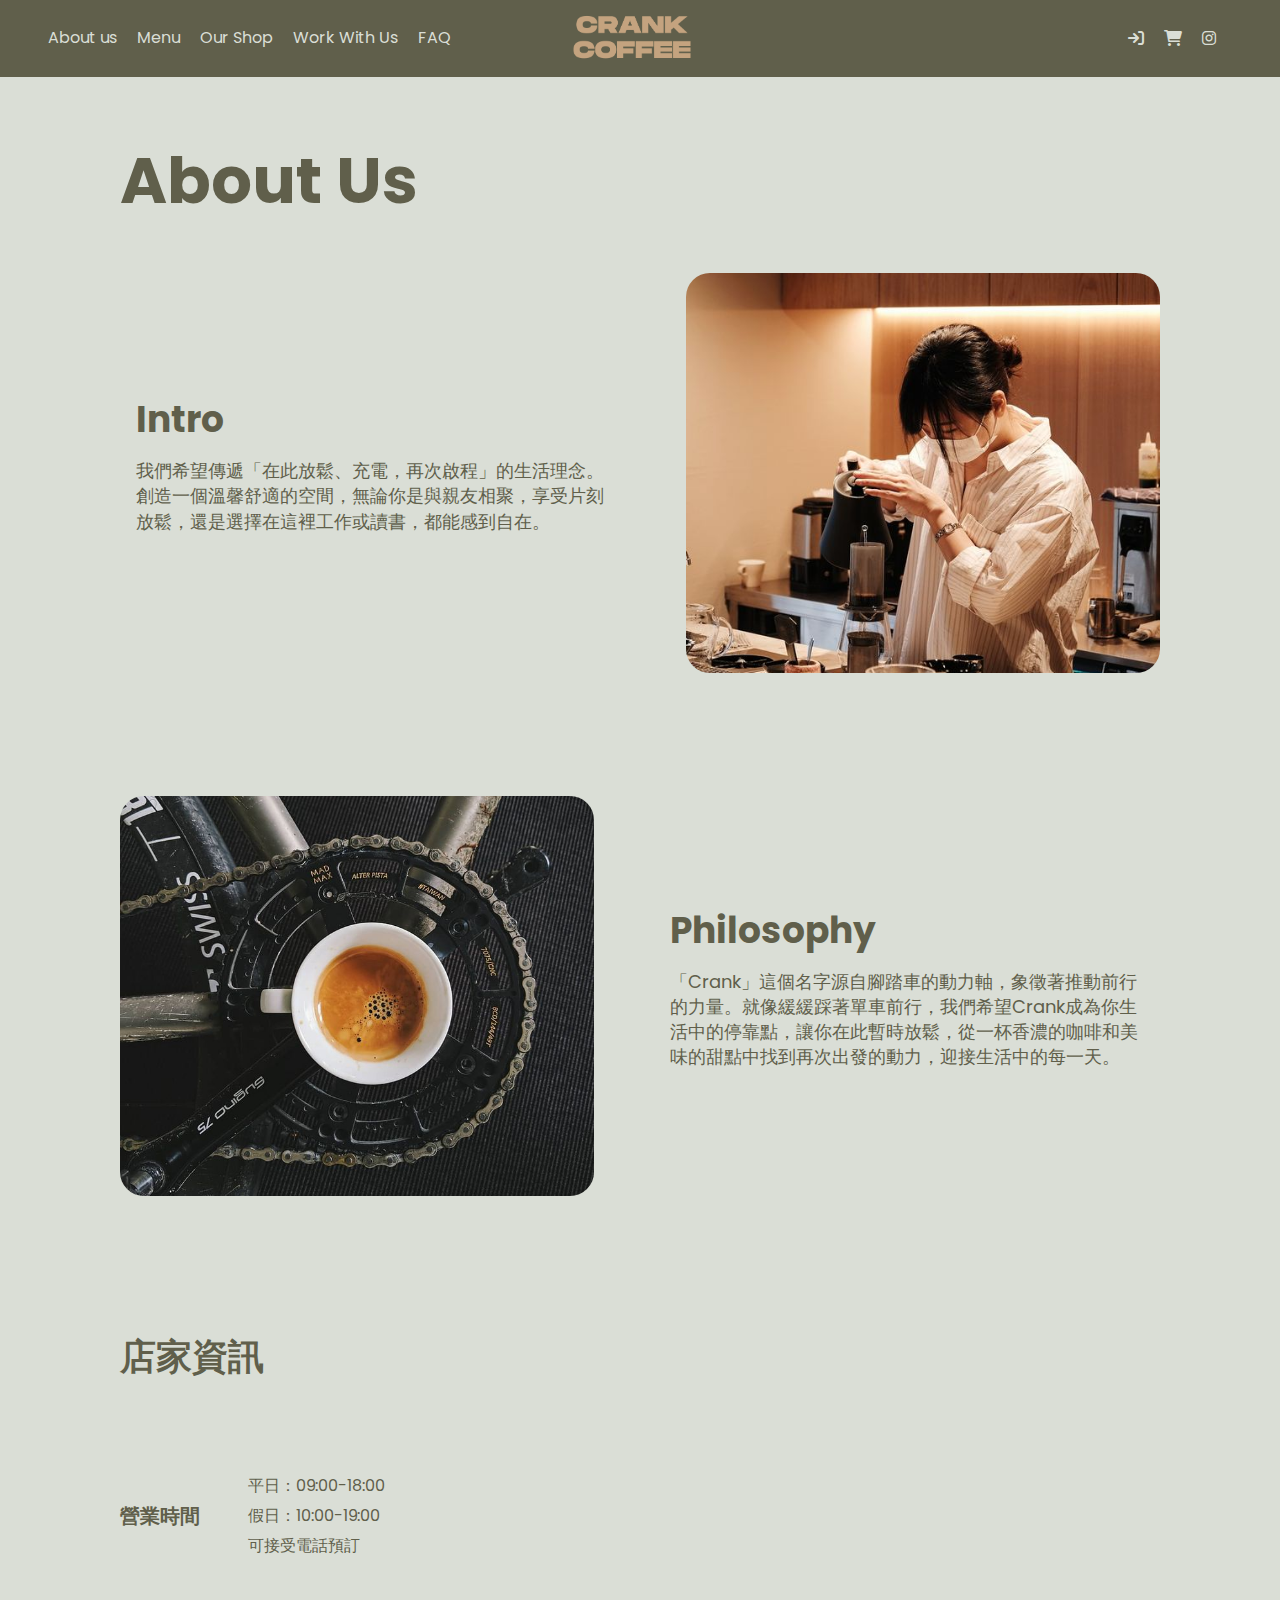
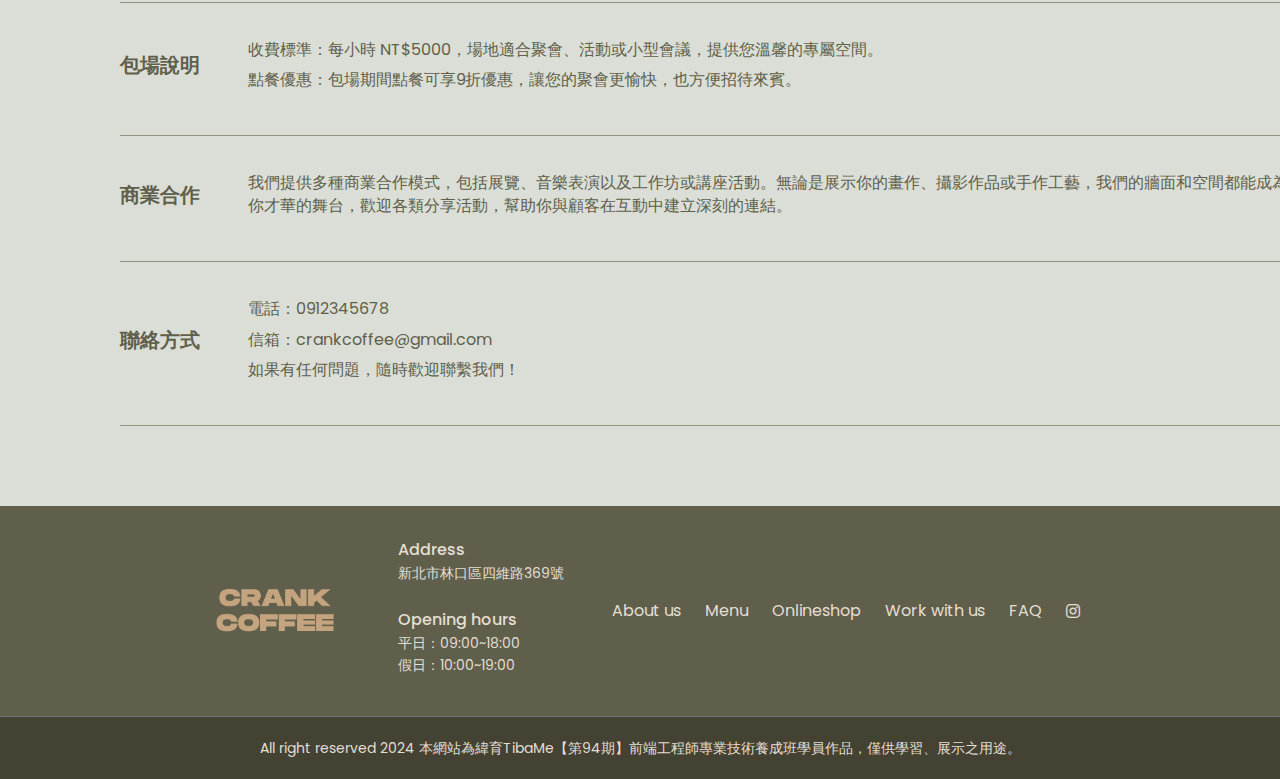
==== aboutus.html @ 978fe8ea "Crank Coffee1" ====
<!DOCTYPE html>
<html lang="en">
<head>
    <meta charset="UTF-8">
    <meta name="viewport" content="width=device-width, initial-scale=1.0">
    <link rel="stylesheet" href="css/aboutus.css">
    <link rel="stylesheet" href="css/rwd.css">

    <!-- owl.carousel -->
    <link rel="stylesheet" href="https://cdnjs.cloudflare.com/ajax/libs/OwlCarousel2/2.3.4/assets/owl.carousel.min.css">
    </link>
    <link rel="stylesheet" href="https://cdnjs.cloudflare.com/ajax/libs/OwlCarousel2/2.3.4/assets/owl.theme.default.min.css">
    </link>
    <script src="https://code.jquery.com/jquery-3.5.1.js"></script>
    <script src="https://cdnjs.cloudflare.com/ajax/libs/OwlCarousel2/2.3.4/owl.carousel.min.js"></script>


    <link href="https://cdnjs.cloudflare.com/ajax/libs/font-awesome/6.0.0-beta3/css/all.min.css" rel="stylesheet">
    <link rel="preconnect" href="https://fonts.googleapis.com">
    <link rel="preconnect" href="https://fonts.gstatic.com" crossorigin>
    <link href="https://fonts.googleapis.com/css2?family=Bebas+Neue&family=Playwrite+GB+S:ital,wght@0,100..400;1,100..400&family=Poppins:ital,wght@0,100;0,200;0,300;0,400;0,500;0,600;0,700;0,800;0,900;1,100;1,200;1,300;1,400;1,500;1,600;1,700;1,800;1,900&family=Roboto:ital,wght@0,100;0,300;0,400;0,500;0,700;0,900;1,100;1,300;1,400;1,500;1,700;1,900&family=Space+Grotesk:wght@300..700&family=Zen+Kaku+Gothic+New&display=swap" rel="stylesheet">
    <title>About us</title>
</head>
<body>
   
    <div class="Out">
        <!------------ Top Nav ---------->
            <header class="header">
                <!-- 左側圖標 -->
                <div class="header-left">
                    <a href="aboutus.html">About us</a>
                    <a href="menu.html">Menu</a>
                    <a href="onlineshop.html">Our Shop</a>
                    <a href="workwithus.html">Work With Us</a>
                    <a href="FAQ.html">FAQ</a>
                </div>
        
                <!-- 中間 LOGO 圖片 -->
                <div class="header-center">
                    <a href="mainpage.html">
                        <img src="img/mainlogo-nobg.png" alt="Crank Coffee" class="logo">
                    </a>
                </div>
        
                <!-- 右側圖標 -->
                <div class="header-right">
                    <a href="#" class="icons">
                        <i class="fa-solid fa-arrow-right-to-bracket"></i>
                    </a>
                    
                    <a href="cart.html" class="icons">
                    <i class="fa-solid fa-cart-shopping"></i>
                    </a>
                    
                    <a href="https://www.instagram.com/" class="icons">
                        <i class="fa-brands fa-instagram"></i>
                    </a>
                    
                </div>
            </header>

        <!------------ Carousel ---------->

        <div class="owl-carousel owl-theme">
            <div class="item">
              <img src="img/hero-img2.jpg" alt="">
            </div>
            <div class="item">
              <img src="img/hero-img1.jpg" alt="">
            </div>
            <div class="item">
              <img src="img/hero-img3.png" alt="">
            </div>
        </div>
        
        <!------------ Img + Text (Store intro) ---------->
        <h2 class="page-title">About Us</h2>
        <div class="section1">
            
            <div class="text-content">
                <h1>Intro</h1>
                <p>我們希望傳遞「在此放鬆、充電，再次啟程」的生活理念。創造一個溫馨舒適的空間，無論你是與親友相聚，享受片刻放鬆，還是選擇在這裡工作或讀書，都能感到自在。</p>
            </div>
            <div class="image-content">
            <img src="img/aboutus-1.jpg" alt="Coffee & Bike">
            </div>
        </div> 


        <!------------ Img + Text (Our Philosophy) ---------->
        <div class="section2">
            <div class="image-content">
            <img src="img/aboutus-2.jpg" alt="Barista">
            </div>
            <div class="text-content">
            <h1>Philosophy</h1>
            <p>「Crank」這個名字源自腳踏車的動力軸，象徵著推動前行的力量。就像緩緩踩著單車前行，我們希望Crank成為你生活中的停靠點，讓你在此暫時放鬆，從一杯香濃的咖啡和美味的甜點中找到再次出發的動力，迎接生活中的每一天。
            </p>
            </div>
        </div>

         <!-- ------------ Text list (Store info) ------------>

        <div class="store-info">
            <!-- 主標題 -->
            <h2 class="main-title">店家資訊</h2>
        
            <!-- 營業時間 -->
            <div class="section">
                <h1 class="section-title">營業時間</h1>
                <div class="text">
                    <p>平日：09:00-18:00</p>
                    <p>假日：10:00-19:00</p>
                    <p>可接受電話預訂</p>
                </div>
            </div>
         
        
            <!-- 包場說明 -->
            <div class="section">
                <h1 class="section-title">包場說明</h1>
                <div class="text">
                <p>收費標準：每小時 NT$5000，場地適合聚會、活動或小型會議，提供您溫馨的專屬空間。</p>
                <p>點餐優惠：包場期間點餐可享9折優惠，讓您的聚會更愉快，也方便招待來賓。</p>
                </div>
            </div>
        
            <!-- 商業合作 -->
            <div class="section">
                <h1 class="section-title">商業合作</h1>
                <div class="text">
                <p>我們提供多種商業合作模式，包括展覽、音樂表演以及工作坊或講座活動。無論是展示你的畫作、攝影作品或手作工藝，我們的牆面和空間都能成為展現你才華的舞台，歡迎各類分享活動，幫助你與顧客在互動中建立深刻的連結。</p>
                </div>
            </div>
        
            <!-- 聯絡方式 -->
            <div class="section">
                <h1 class="section-title">聯絡方式</h1>
                <div class="text">
                <p>電話：0912345678</p>
                <p>信箱：crankcoffee@gmail.com</p>
                <p>如果有任何問題，隨時歡迎聯繫我們！</p>
                </div>
            </div>
        </div>

        <!------------ Footer ---------->
        <div class="top">
            <div class="left-section">
                <a href="mainpage.html">
                    <img src="img/mainlogo-nobg.png" alt="Crank Coffee" class="logo">
                </a>
                
                <div class="middle-section">
                    <div class="address-block">
                    <h2>Address</h2>
                    <p>新北市林口區四維路369號</p>
                    </div>
                    <div class="hours-block">
                    <h2>Opening hours</h2>
                    <p>平日：09:00~18:00</p>
                    <p>假日：10:00~19:00</p>
                    </div>
                </div>
            </div>


            <!-- 右側導航與社群圖標 -->
            
            <ul class="right-section">
                <li><a href="aboutus.html">About us</a></li>
                <li><a href="menu.html">Menu</a></li>
                <li><a href="onlineshop.html">Onlineshop</a></li>
                <li><a href="workwithus.html">Work with us</a></li>
                <li><a href="FAQ.html">FAQ</a></li>
                <li><a href="https://www.instagram.com/">
                    <i class="fa-brands fa-instagram"></i>
                    </a>
                </li>
            </ul>
        </div>

        <!-- 底部 -->
            
        <div class="bottom">
            <p>All right reserved 2024 本網站為緯育TibaMe【第94期】前端工程師專業技術養成班學員作品，僅供學習、展示之用途。</p>  
        </div>
    </div>

    <script src="JS/aboutus.js"></script>
</body>
</html>
---- css/aboutus.css ----
@import url(reset.css);

/* carousel還沒做！！！！！！！ */
/* h1 h2寫顛倒 */

body{
    margin: 0 auto;
    background-color: #daded6;
    font-family: 'poppins';
    /* max-width: 1440px; */
}

/* ------------ Top Nav ---------- */

.header{
    padding: 0 48px;
    display: flex;
    flex-direction: row;
    justify-content: space-between;
    align-items: center;
    background-color: #605f4b;
    box-sizing: border-box;
    width: 100%;
    margin: 0 auto;
    
}
.header-left{
    flex: 1;
    flex-direction: row;
    justify-content: space-between;

}

.header a{
    color: #daded6; 
    font-size: 16px; 
    transition: color 0.3s ease;
    text-decoration: none;
    margin-right: 16px;

}

.header a:hover{
    color: #c4a37f;
    
}

.header-center img{
    width: 150px;
    height: auto;
    flex: 1;
    text-align: center;
}

.header-right{
    flex: 1;
    gap: 24px;
    text-align: right;
}

.icons {
    text-decoration: none; 
    color: inherit; 
    margin-right: 8px;

}
  
.icons:hover {
    color: #c4a37f;
}

/* ------------ Carousel ---------- */

.owl-theme{
    margin-bottom: 80px;
}
.owl-theme .item {
    height: 600px;
    object-fit: cover;
    
    
}
  
  .owl-carousel .item h4 {
    color: #fff;
    font-weight: 400;
    font-size: 1.4375rem;
    margin-top: 0rem;
  }
/* ------------ Img + Text (Store intro) ---------- */
.page-title{
    font-size: 64px;
    font-weight: bold;
    color: #605f4b;
    margin-top: 72px;
    margin-left: 120px;
    
}
.section1{
    display: flex;
    align-items: center;
    justify-content: space-between;
    padding: 60px 120px;
    max-width: 100%; 
    margin: 0 auto;
    gap: 60px;
   
    
}
  
.text-content{
    flex: 1;
    padding: 16px;

}
.text-content h1{
    font-size: 36px;
    font-weight: bold;
    margin-bottom: 20px;
    color: #605f4b; 
}
   
.text-content p{
    font-size: 18px;
    color: #605f4b;
    margin-bottom: 12px;
    line-height: 1.4;
}
  
.image-content {
    flex: 1;
    text-align: center;
}
  
.image-content img {
    max-width: 600px;
    object-fit: cover;
    width: 100%;
    height: 400px;
    border-radius: 24px;
}
/* ------------ Img + Text (Our Philosophy) ---------- */

.section2{
    display: flex;
    align-items: center;
    justify-content: space-between;
    padding: 60px 120px;
    max-width: 100%; 
    margin: 0 auto;
    gap:60px
}

.section2 p{
    font-size: 18px;
    color: #605f4b;
    line-height: 1.4;
}

.section2 img{
    max-width: 600px;
    object-fit: cover;
    width: 100%;
    height: 400px;
    border-radius: 24px;
}
/* ------------ Text list (Store info) ---------- */

.store-info {

    width: 1440px;
    padding: 80px 120px;
    margin: 0 auto;
    box-sizing: border-box;
  
}

.store-info h2 {
    font-size: 36px;
    font-weight: 600;
    color: #605f4b;
    margin-bottom: 64px;

    
}

.section {
    padding: 36px 0;
    border-bottom: 1px solid #939580;
    display: flex;
    justify-content: left;
    flex-direction: row;
    align-items: center;

}

.text {
    
    display: flex;
    flex-direction: column;
    justify-content: center;
    align-items: flex-start;
    flex: 1 0 0;

}

.section h1 {
    font-size: 20px;
    font-weight: 600;
    color: #605f4b;
    margin-bottom: 8px;
    margin-right: 48px;
}

.section p{
    font-size: 16px;
    color: #605f4b;
    line-height: 1.4;
    margin-bottom: 8px;
}

/* ------------ Footer ---------- */

.top{
    background-color: #605f4b;
    display: flex;
    justify-content: center;
    align-items: center;
    padding: 36px 80px;
    color:#e4ded2;
    gap: 48px;
    border-bottom: 1px solid #727272;
    
}

.top .left-section{
    display: flex;
    align-items: center;
    gap: 48px;

}

.top img{
    width: 150px;
    height: auto;
    flex: 1;
   
}

.top .middle-section{
    display: flex;
    flex-direction: column;
    
}

.middle-section h2{
    margin-bottom: 8px;
    font-weight: 500;
    font-size: 16px;
}

.middle-section p{
    margin-bottom: 8px;
    font-size: 14px;
}

.address-block{
    margin-bottom: 24px;
}

ul{
    display: flex;
    justify-content: space-between;
    align-items: center;
    gap: 24px;
}



ul a{
    text-decoration: none;
    color:#e4ded2;
    transition: color 0.3s ease;

}

ul a:hover{
    color:#c4a37f;

}

.bottom{
    text-align: center;
    padding: 16px 0;
    background-color: #434233;
}

.bottom p{
    font-size: 14px;
    color: #e4ded2;
    padding: 8px 0;
}
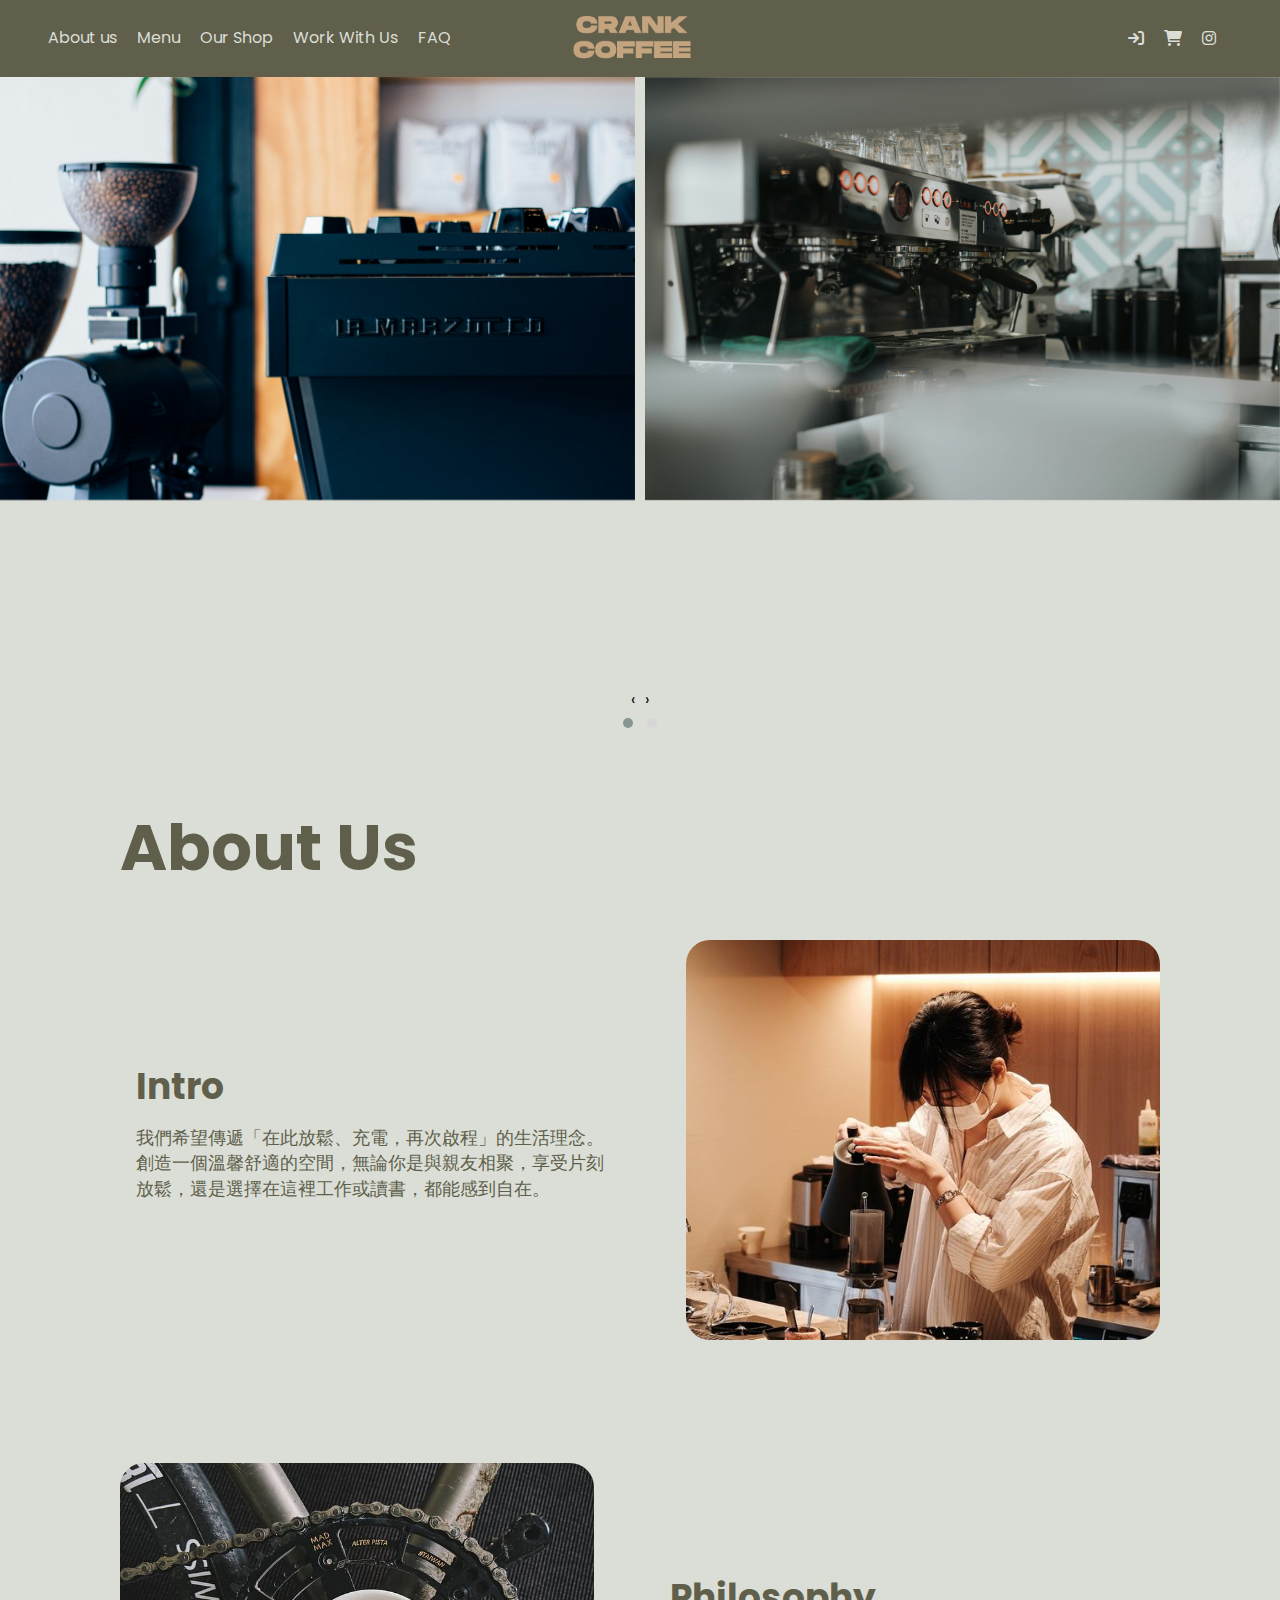
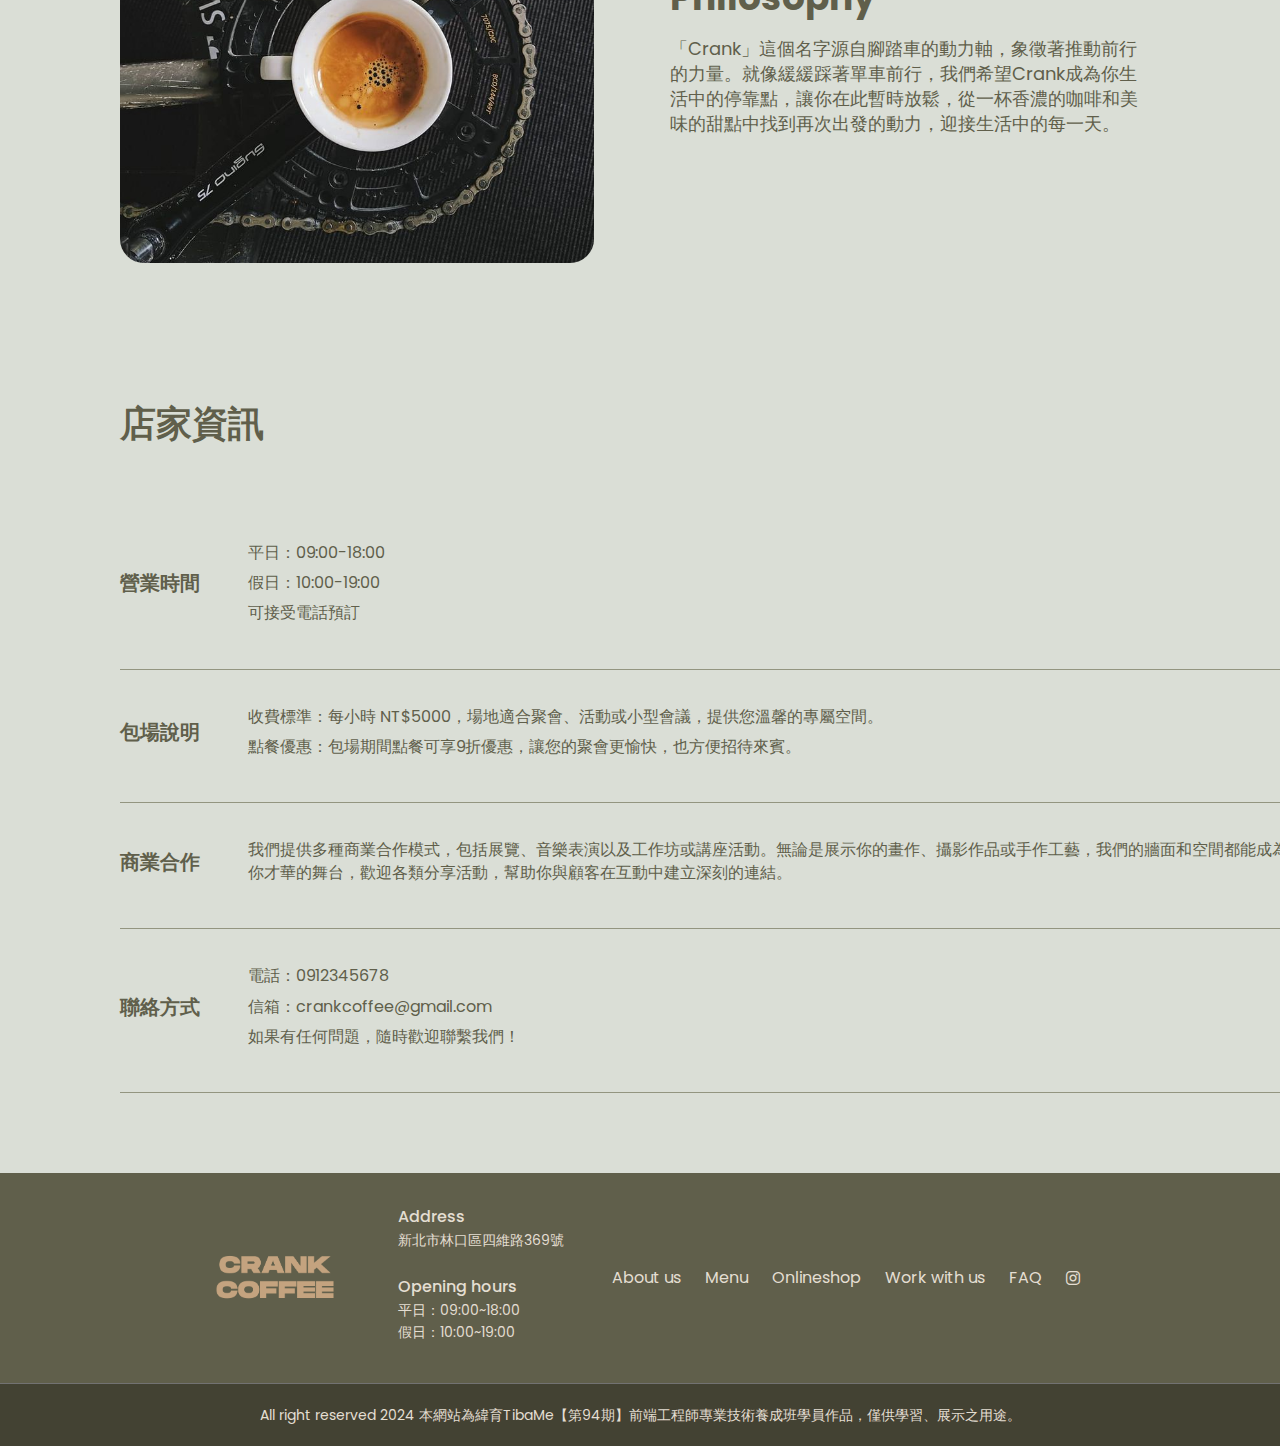
==== commit f4736631: "Final Version" ====
--- a/aboutus.html
+++ b/aboutus.html
@@ -187,6 +187,6 @@
         </div>
     </div>
 
-    <script src="JS/aboutus.js"></script>
+    <script src="js/aboutus.js"></script>
 </body>
 </html>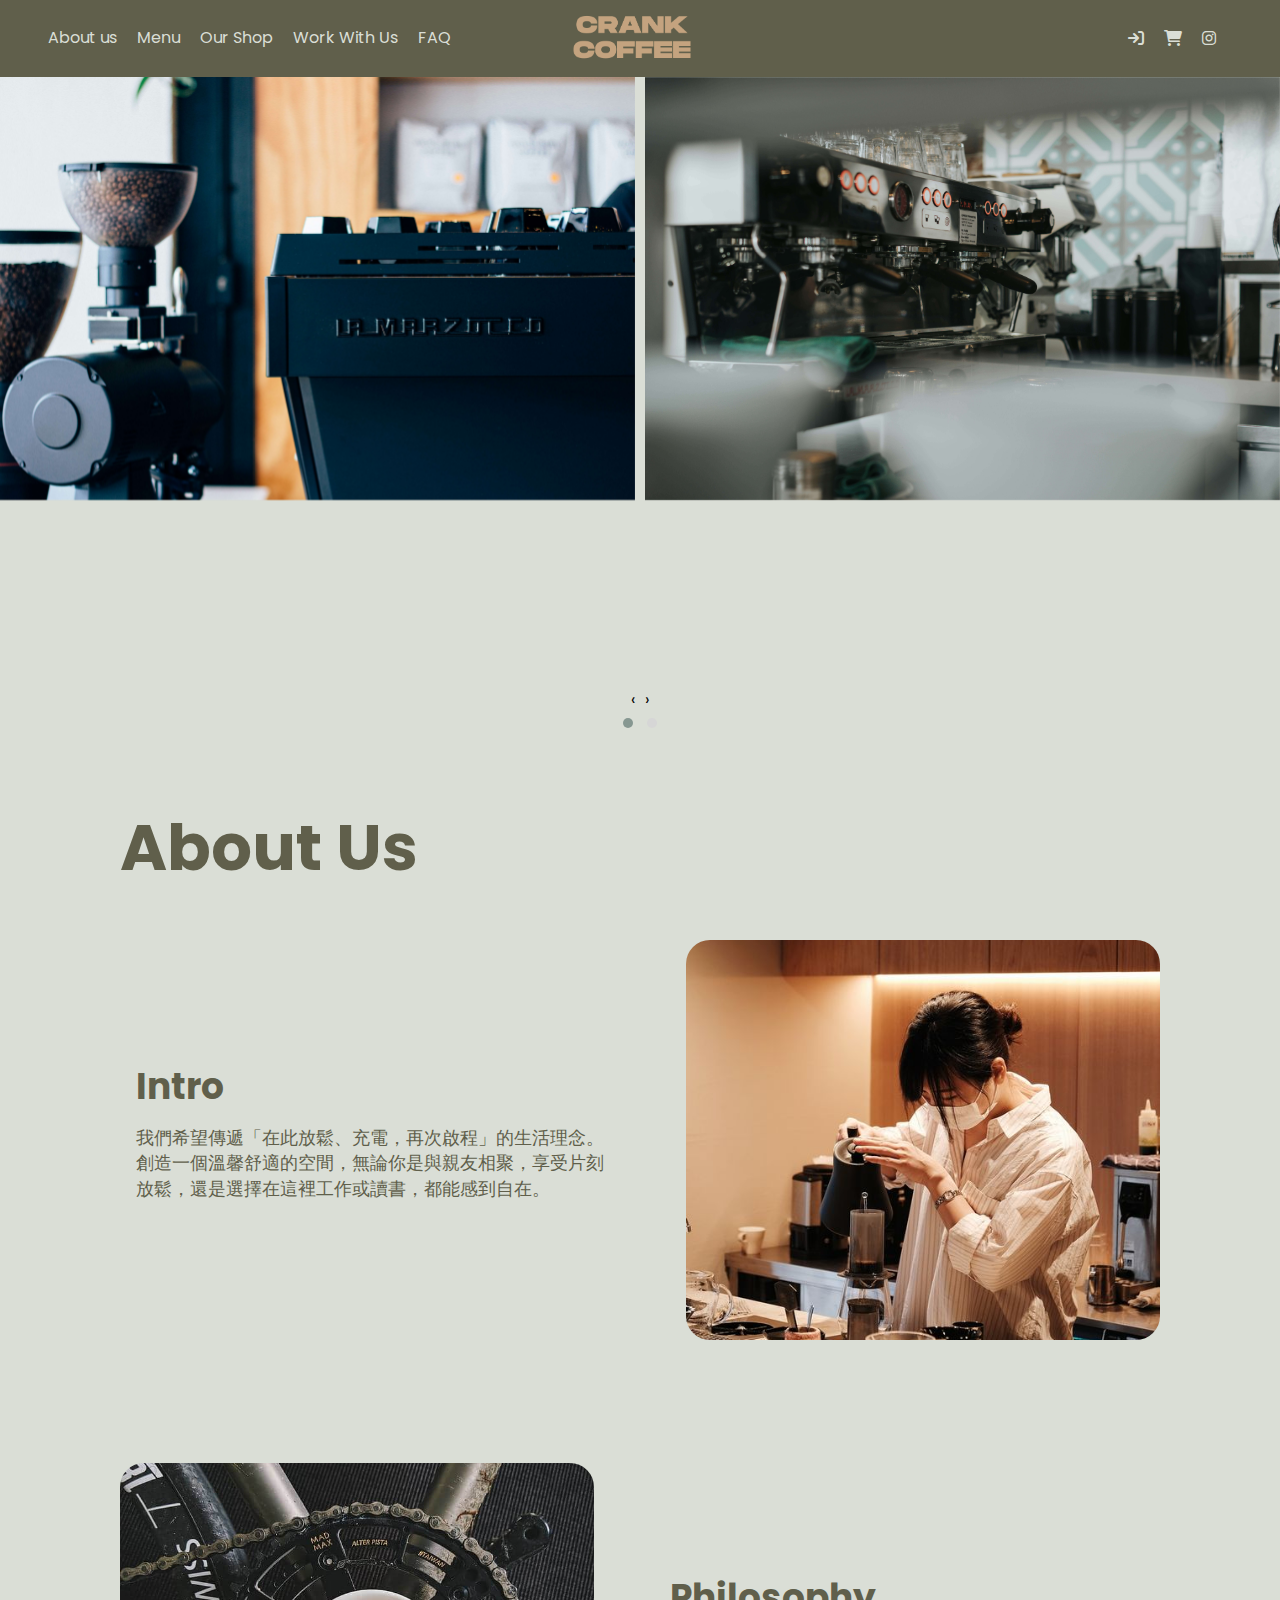
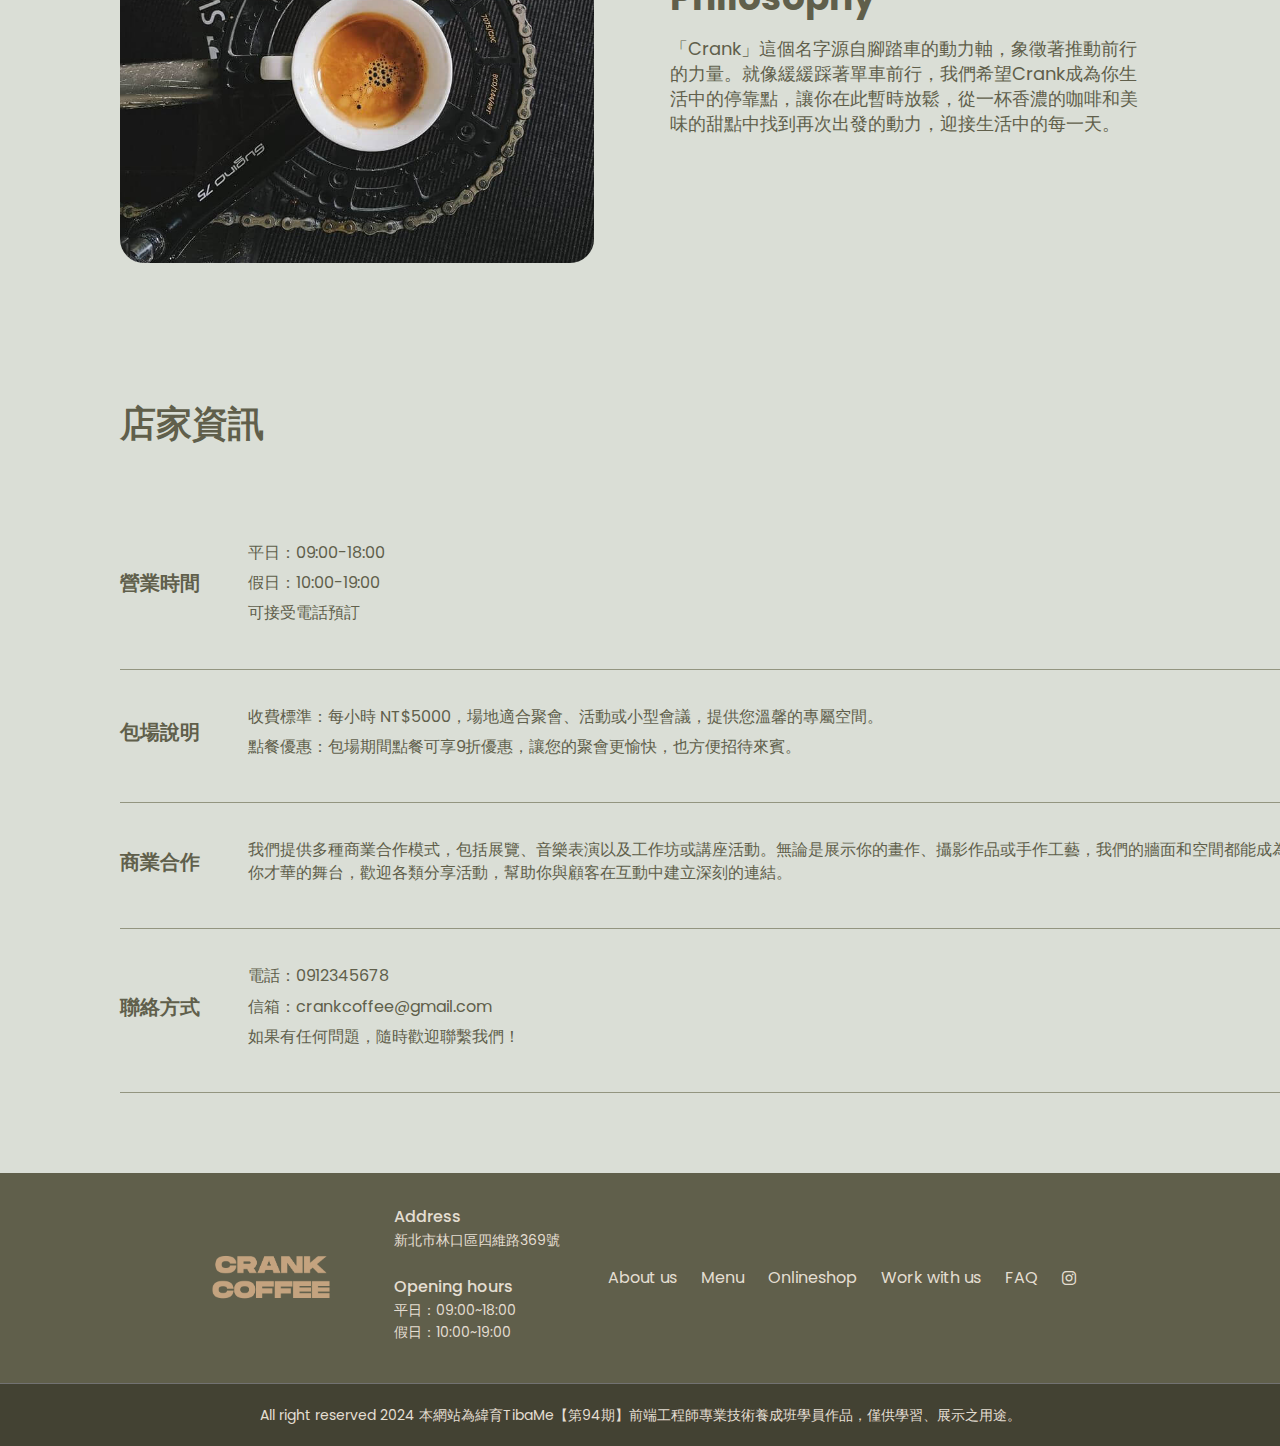
==== commit 817e5965: "productschange" ====
--- a/aboutus.html
+++ b/aboutus.html
@@ -32,12 +32,12 @@
                     <a href="menu.html">Menu</a>
                     <a href="onlineshop.html">Our Shop</a>
                     <a href="workwithus.html">Work With Us</a>
-                    <a href="FAQ.html">FAQ</a>
+                    <a href="faq.html">FAQ</a>
                 </div>
         
                 <!-- 中間 LOGO 圖片 -->
                 <div class="header-center">
-                    <a href="mainpage.html">
+                    <a href="index.html">
                         <img src="img/mainlogo-nobg.png" alt="Crank Coffee" class="logo">
                     </a>
                 </div>
@@ -52,7 +52,7 @@
                     <i class="fa-solid fa-cart-shopping"></i>
                     </a>
                     
-                    <a href="https://www.instagram.com/" class="icons">
+                    <a href="https://www.instagram.com/" class="icons" target="_blank" rel="noopener noreferrer">
                         <i class="fa-brands fa-instagram"></i>
                     </a>
                     
@@ -147,7 +147,7 @@
         <!------------ Footer ---------->
         <div class="top">
             <div class="left-section">
-                <a href="mainpage.html">
+                <a href="index.html">
                     <img src="img/mainlogo-nobg.png" alt="Crank Coffee" class="logo">
                 </a>
                 
@@ -172,8 +172,8 @@
                 <li><a href="menu.html">Menu</a></li>
                 <li><a href="onlineshop.html">Onlineshop</a></li>
                 <li><a href="workwithus.html">Work with us</a></li>
-                <li><a href="FAQ.html">FAQ</a></li>
-                <li><a href="https://www.instagram.com/">
+                <li><a href="faq.html">FAQ</a></li>
+                <li><a href="https://www.instagram.com/" class="icons" target="_blank" rel="noopener noreferrer">
                     <i class="fa-brands fa-instagram"></i>
                     </a>
                 </li>
--- a/css/aboutus.css
+++ b/css/aboutus.css
@@ -6,7 +6,7 @@
 body{
     margin: 0 auto;
     background-color: #daded6;
-    font-family: 'poppins';
+    font-family: 'poppins','GenSenRounded2 TW', 'Noto Sans TC';
     /* max-width: 1440px; */
 }
 
@@ -77,7 +77,6 @@
 .owl-theme .item {
     height: 600px;
     object-fit: cover;
-    
     
 }
   
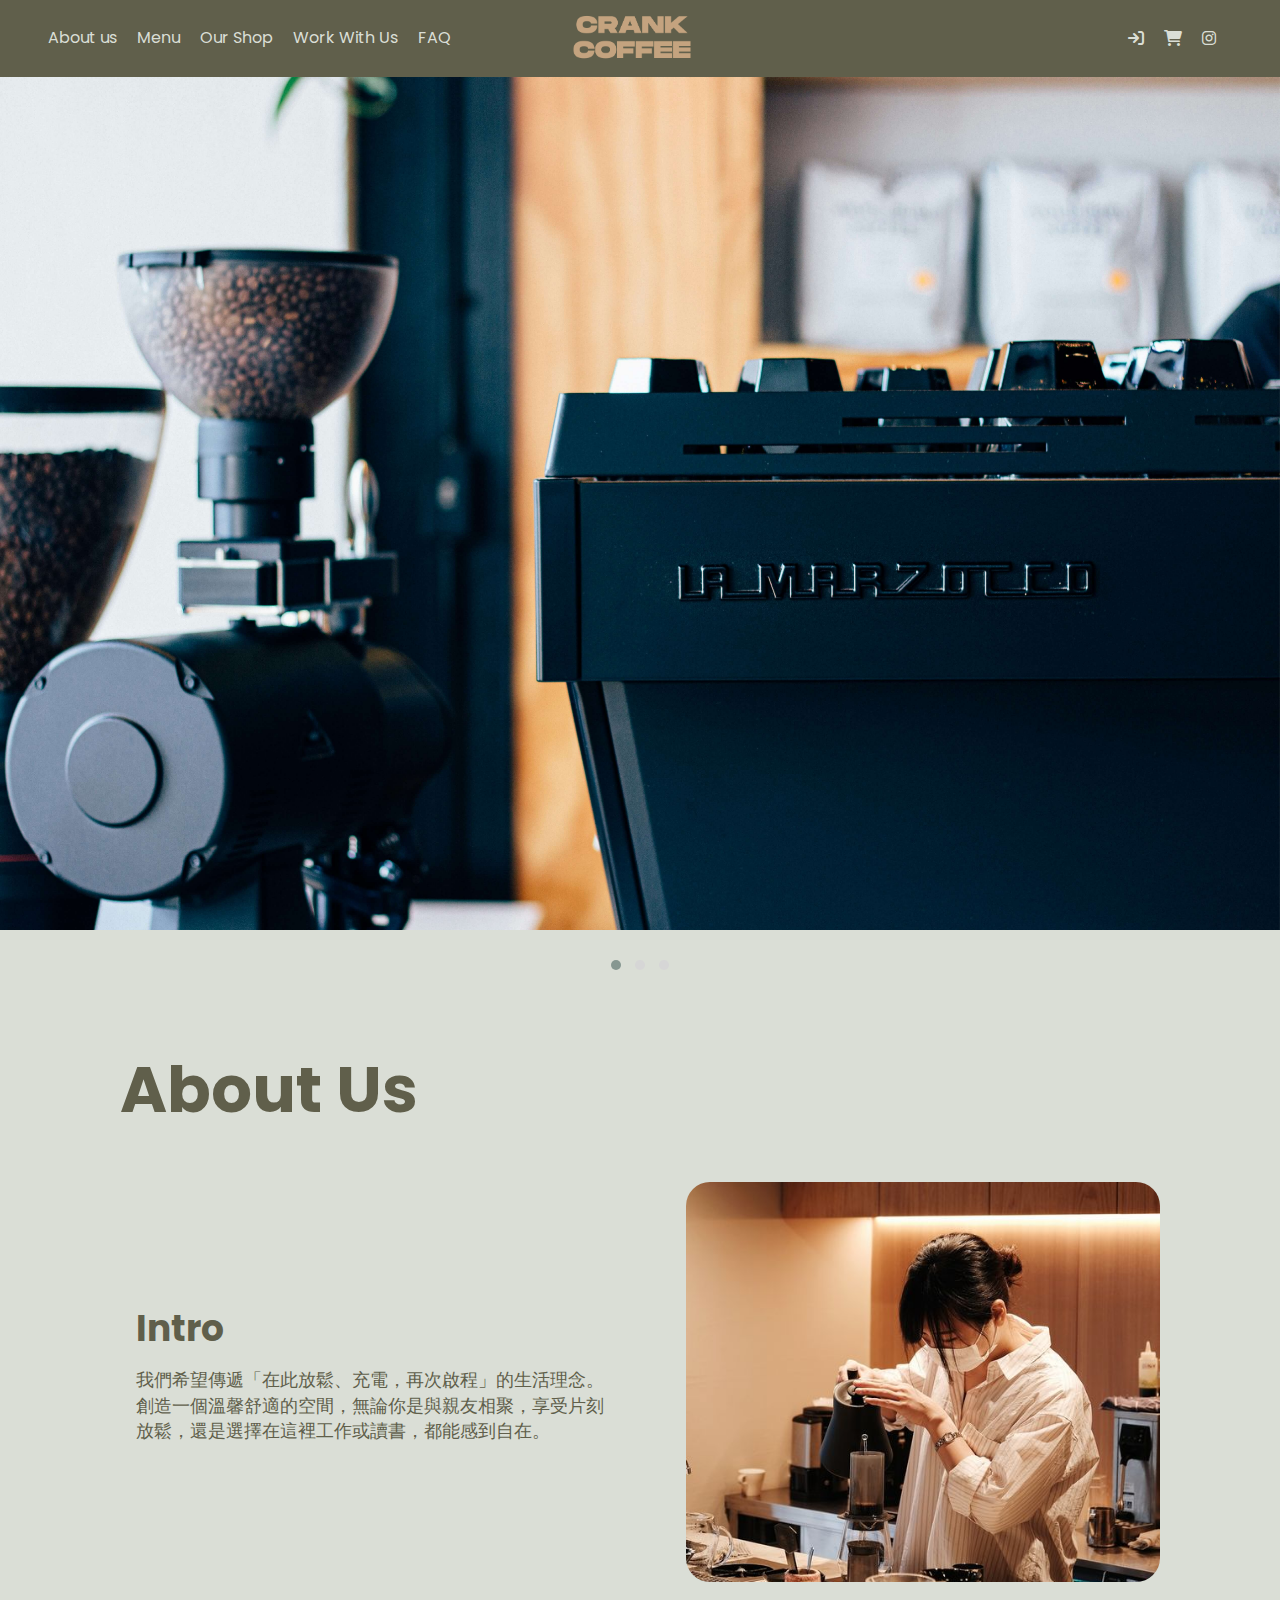
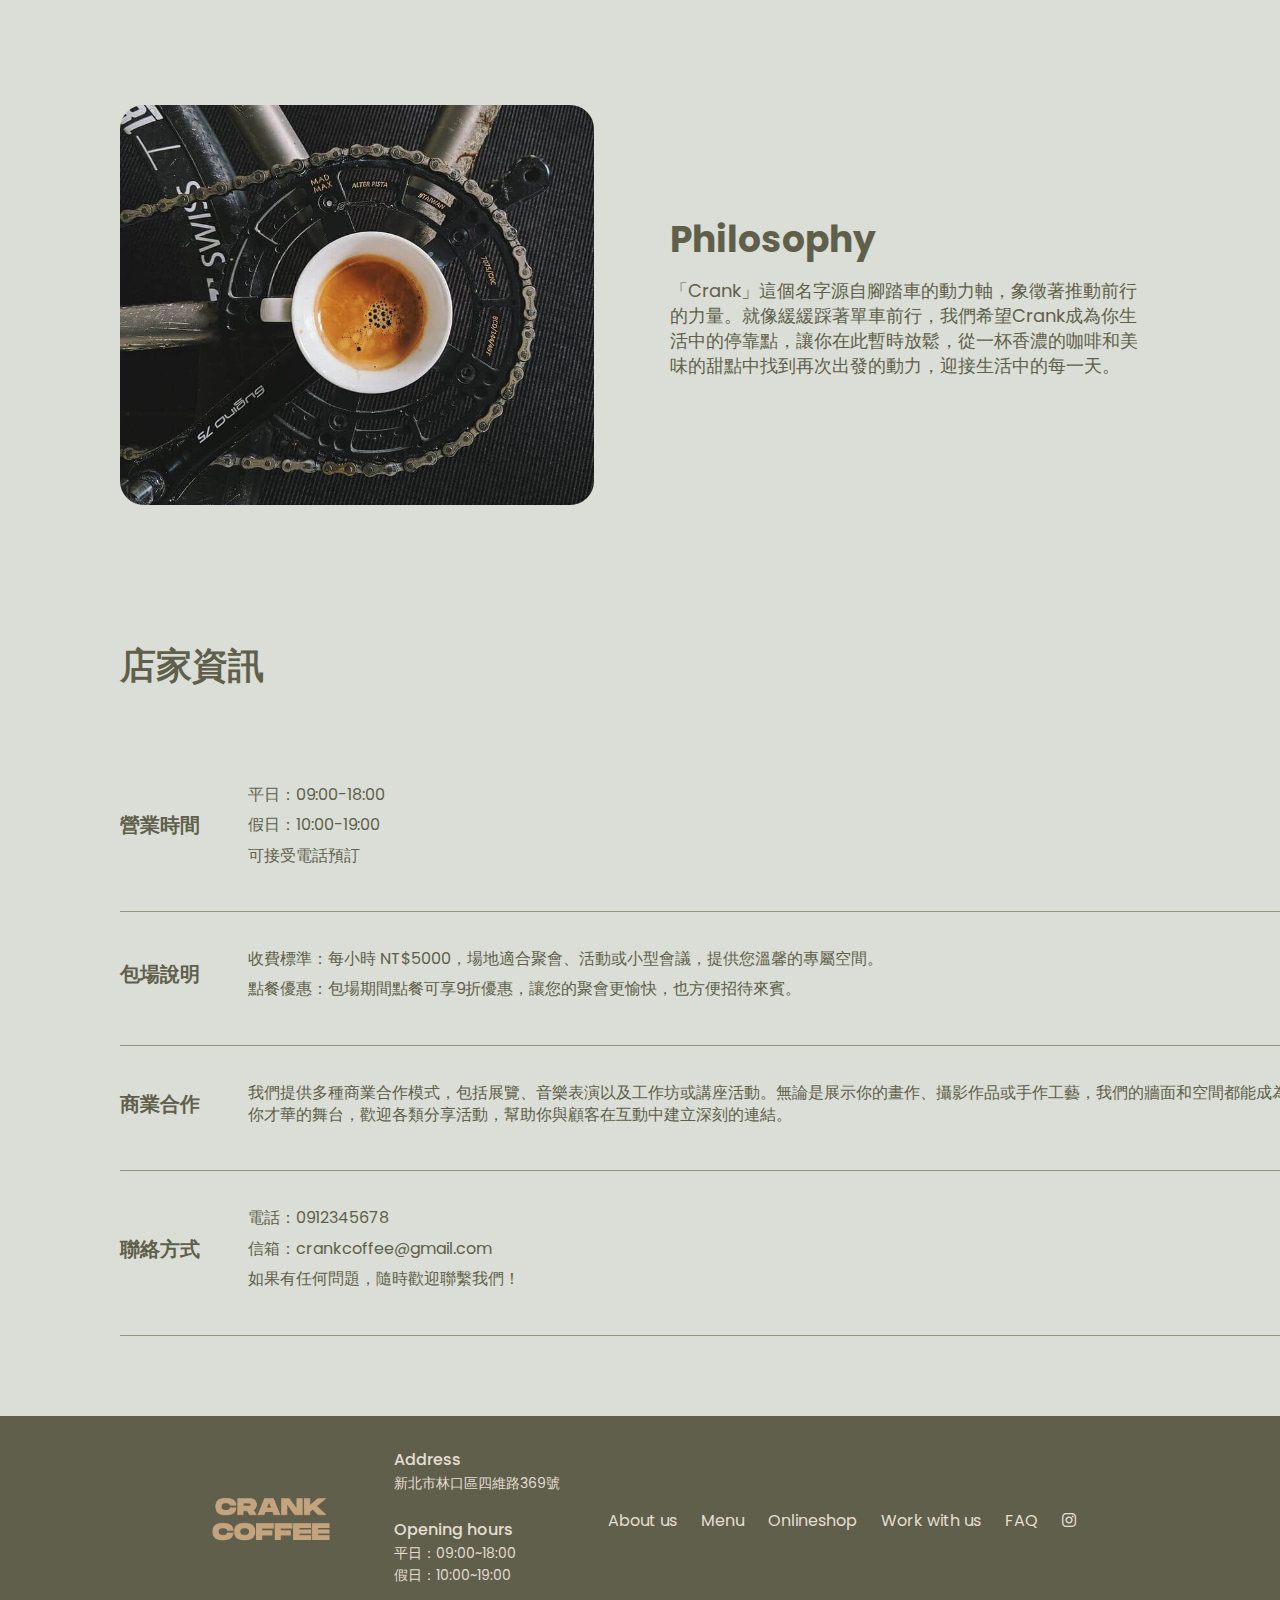
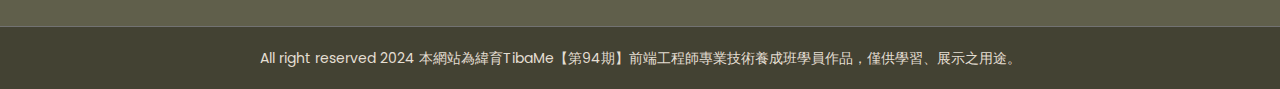
==== commit 089fb2ec: "update" ====
--- a/aboutus.html
+++ b/aboutus.html
@@ -4,7 +4,7 @@
     <meta charset="UTF-8">
     <meta name="viewport" content="width=device-width, initial-scale=1.0">
     <link rel="stylesheet" href="css/aboutus.css">
-    <link rel="stylesheet" href="css/rwd.css">
+    <link rel="stylesheet" href="css/rwd-aboutus.css">
 
     <!-- owl.carousel -->
     <link rel="stylesheet" href="https://cdnjs.cloudflare.com/ajax/libs/OwlCarousel2/2.3.4/assets/owl.carousel.min.css">
--- a/css/aboutus.css
+++ b/css/aboutus.css
@@ -75,9 +75,16 @@
     margin-bottom: 80px;
 }
 .owl-theme .item {
-    height: 600px;
+    
     object-fit: cover;
     
+}
+
+.owl-dots{
+    margin-top: 24px;
+}
+.owl-theme .owl-nav {
+    display: none;
 }
   
   .owl-carousel .item h4 {
--- a/css/rwd-aboutus.css
+++ b/css/rwd-aboutus.css
@@ -0,0 +1,123 @@
+/* 平板 (max-width: 820px) */
+@media (max-width: 820px) {
+
+    .owl-theme .item {
+        height: 400px;
+       
+    }
+    .page-title {
+        font-size: 48px; /* 縮小標題字體 */
+        margin-top: 48px;
+        margin-left: 48px; /* 減少左側間距 */
+    }
+
+    /* About Us (Section 1 和 Section 2) */
+    .section1,
+    .section2 {
+        flex-direction: row; /* 改為垂直排列 */
+        padding: 48px; /* 減少內間距 */
+        gap: 24px; /* 縮小圖片和文字之間的距離 */
+    }
+
+    .text-content h1 {
+        font-size: 28px; /* 縮小文字標題 */
+        margin-bottom: 16px;
+    }
+    .text-content{
+        padding: 0;
+    }
+    .text-content p {
+        font-size: 16px;
+    }
+
+    .image-content img {
+        
+        max-width: 100%; 
+    }
+
+   
+    .store-info {
+        width: 100%; 
+        padding: 48px;
+    }
+
+    .store-info h2 {
+        font-size: 28px; 
+        margin-bottom: 40px;
+    }
+
+    .section {
+        padding: 24px 0;
+        flex-direction: column; 
+        align-items: flex-start; 
+        gap: 16px; 
+    }
+
+    .section h1 {
+        font-size: 18px;
+        margin-right: 0; 
+    }
+
+    .section p {
+        font-size: 14px; 
+    }
+}
+
+
+@media (max-width: 430px) {
+    .page-title {
+        font-size: 36px; 
+        margin-top: 24px;
+        margin-left: 16px; 
+    }
+
+   
+    .section1,
+    .section2 {
+        flex-direction: row; 
+        padding: 20px 16px; 
+        gap: 16px; 
+    }
+
+    .text-content h1 {
+        font-size: 24px; 
+    }
+
+    .text-content p {
+        font-size: 14px; 
+        line-height: 1.4;
+    }
+
+    .image-content img {
+        height: auto; 
+        border-radius: 16px; 
+    }
+
+    .section2 img {
+        height: 240px;
+        border-radius: 16px;
+    }
+
+   
+    .store-info {
+        padding: 24px 16px; 
+    }
+
+    .store-info h2 {
+        font-size: 24px; 
+        margin-bottom: 32px;
+    }
+
+    .section {
+        padding: 24px 0 16px;
+        gap: 12px; 
+    }
+
+    .section h1 {
+        font-size: 16px; 
+    }
+
+    .section p {
+        font-size: 12px;
+    }
+}
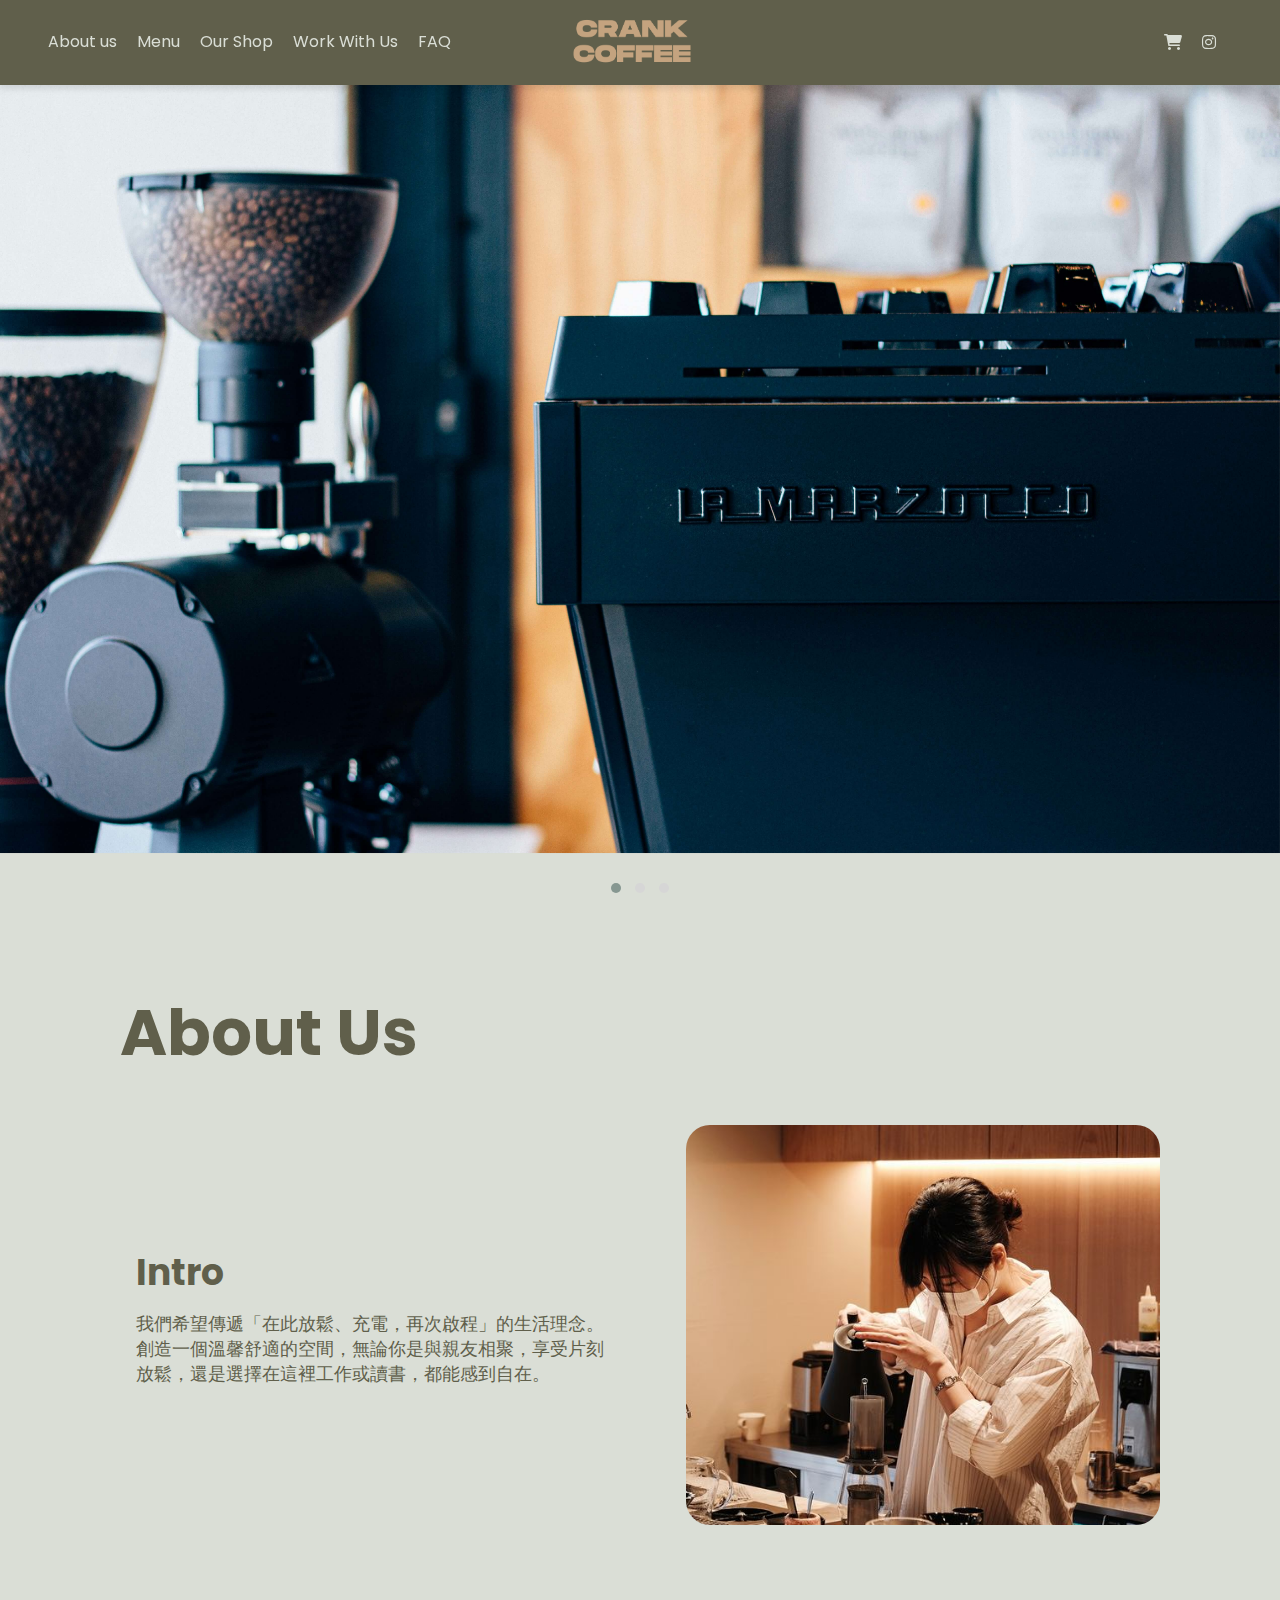
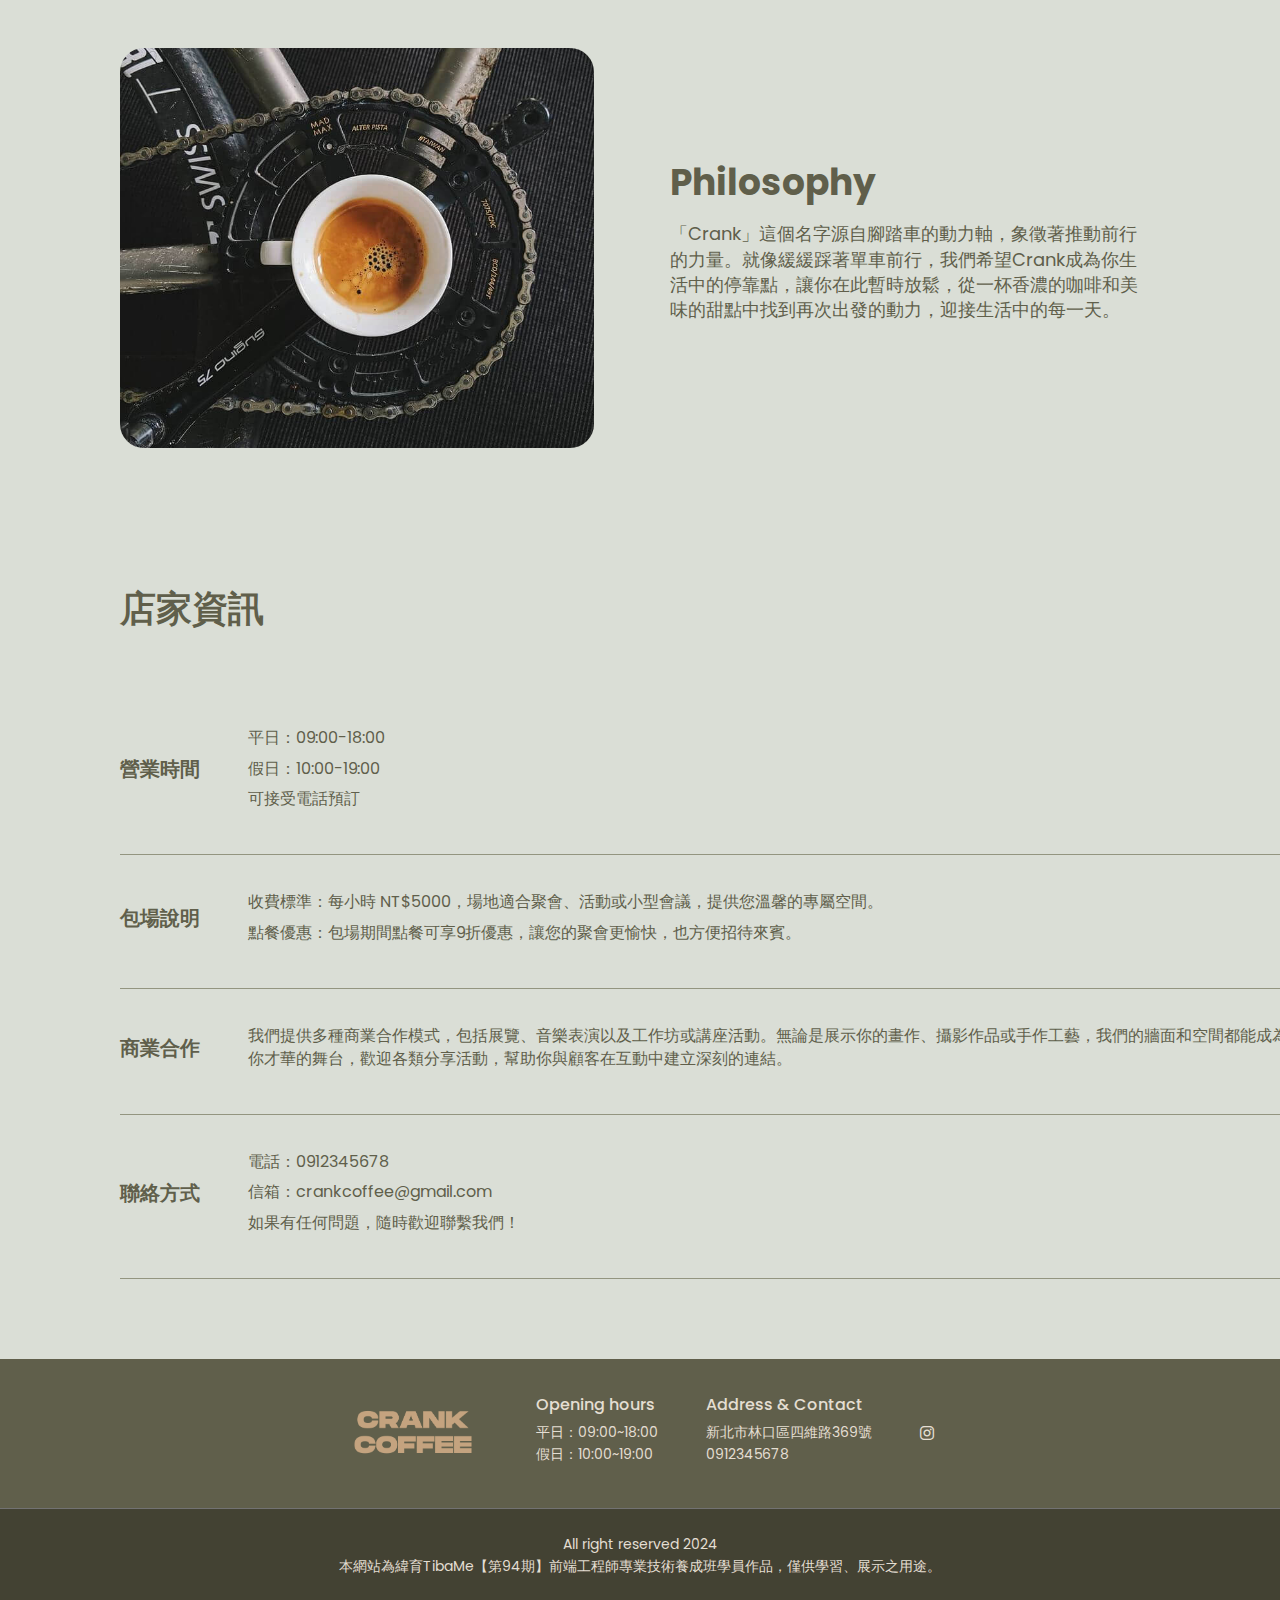
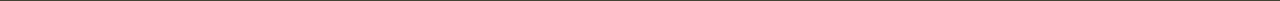
==== commit 1a8c532c: "fixednav" ====
--- a/aboutus.html
+++ b/aboutus.html
@@ -34,6 +34,20 @@
                     <a href="workwithus.html">Work With Us</a>
                     <a href="faq.html">FAQ</a>
                 </div>
+
+                <!-- 漢堡選單按鈕 -->
+                <div class="hamburger-menu">
+                    <i class="fa-solid fa-bars"></i>
+                </div>
+
+                <!-- 垂直選單 -->
+                <nav class="mobile-nav">
+                    <a href="aboutus.html">About us</a>
+                    <a href="menu.html">Menu</a>
+                    <a href="onlineshop.html">Our Shop</a>
+                    <a href="workwithus.html">Work With Us</a>
+                    <a href="faq.html">FAQ</a>
+                </nav>
         
                 <!-- 中間 LOGO 圖片 -->
                 <div class="header-center">
@@ -44,9 +58,6 @@
         
                 <!-- 右側圖標 -->
                 <div class="header-right">
-                    <a href="#" class="icons">
-                        <i class="fa-solid fa-arrow-right-to-bracket"></i>
-                    </a>
                     
                     <a href="cart.html" class="icons">
                     <i class="fa-solid fa-cart-shopping"></i>
@@ -152,38 +163,29 @@
                 </a>
                 
                 <div class="middle-section">
+                    <div class="hours-block">
+                        <h2>Opening hours</h2>
+                        <p>平日：09:00~18:00</p>
+                        <p>假日：10:00~19:00</p>
+                    </div>
                     <div class="address-block">
-                    <h2>Address</h2>
+                    <h2>Address & Contact</h2>
                     <p>新北市林口區四維路369號</p>
+                    <p>0912345678</p>
                     </div>
-                    <div class="hours-block">
-                    <h2>Opening hours</h2>
-                    <p>平日：09:00~18:00</p>
-                    <p>假日：10:00~19:00</p>
-                    </div>
+                    <a href="https://www.instagram.com/" class="icons" target="_blank" rel="noopener noreferrer">
+                        <i class="fa-brands fa-instagram"></i>
+                    </a>
                 </div>
             </div>
-
-
-            <!-- 右側導航與社群圖標 -->
-            
-            <ul class="right-section">
-                <li><a href="aboutus.html">About us</a></li>
-                <li><a href="menu.html">Menu</a></li>
-                <li><a href="onlineshop.html">Onlineshop</a></li>
-                <li><a href="workwithus.html">Work with us</a></li>
-                <li><a href="faq.html">FAQ</a></li>
-                <li><a href="https://www.instagram.com/" class="icons" target="_blank" rel="noopener noreferrer">
-                    <i class="fa-brands fa-instagram"></i>
-                    </a>
-                </li>
-            </ul>
+        
+    
         </div>
-
+    
         <!-- 底部 -->
-            
+             
         <div class="bottom">
-            <p>All right reserved 2024 本網站為緯育TibaMe【第94期】前端工程師專業技術養成班學員作品，僅供學習、展示之用途。</p>  
+            <p>All right reserved 2024<br>本網站為緯育TibaMe【第94期】前端工程師專業技術養成班學員作品，僅供學習、展示之用途。</p>  
         </div>
     </div>
 
--- a/css/aboutus.css
+++ b/css/aboutus.css
@@ -13,15 +13,20 @@
 /* ------------ Top Nav ---------- */
 
 .header{
-    padding: 0 48px;
+    align-items: center;
+    position: fixed; 
+    top: 0; 
+    left: 0;
+    width: 100%;
+    z-index: 1000; 
+    padding: 4px 48px; 
     display: flex;
     flex-direction: row;
     justify-content: space-between;
     align-items: center;
-    background-color: #605f4b;
+    background-color: #605f4b; 
+    box-shadow: 0 4px 6px rgba(0, 0, 0, 0.1); 
     box-sizing: border-box;
-    width: 100%;
-    margin: 0 auto;
     
 }
 .header-left{
@@ -67,6 +72,43 @@
   
 .icons:hover {
     color: #c4a37f;
+}
+
+
+/* 漢堡選單默認隱藏 */
+.hamburger-menu {
+    display: none;
+    cursor: pointer;
+    font-size: 24px;
+    color: #daded6;
+    flex: 1;
+}
+
+/* 當漢堡選單開啟時，切換成叉叉圖標 */
+.hamburger-menu.open i {
+    content: '\f00d'; /* Font Awesome "X" (叉叉) */
+    font-family: "Font Awesome 6 Free";
+    font-weight: 900;
+}
+
+/* 漢堡選單的垂直導航默認隱藏 */
+.mobile-nav {
+    display: none;
+    position: fixed;
+    top: 84px;
+    left: 0;
+    width: 70%;
+    height: 100%;
+    background-color: #434233;
+    z-index: 2000;
+    padding: 24px;
+    flex-direction: column;
+    align-items: center;
+    justify-content: flex-start;
+    gap: 24px;
+    box-shadow: 2px 0 10px rgba(0, 0, 0, 0.2);
+    transform: translateX(-100%);
+    transition: transform 0.3s ease;
 }
 
 /* ------------ Carousel ---------- */
@@ -98,7 +140,7 @@
     font-size: 64px;
     font-weight: bold;
     color: #605f4b;
-    margin-top: 72px;
+    margin-top: 100px;
     margin-left: 120px;
     
 }
@@ -255,12 +297,14 @@
 
 .top .middle-section{
     display: flex;
-    flex-direction: column;
+    flex-direction: row;
+    gap: 48px;
+    align-items: center;
     
 }
 
 .middle-section h2{
-    margin-bottom: 8px;
+    margin-bottom: 12px;
     font-weight: 500;
     font-size: 16px;
 }
@@ -270,27 +314,21 @@
     font-size: 14px;
 }
 
-.address-block{
-    margin-bottom: 24px;
-}
-
-ul{
+.right-section{
     display: flex;
     justify-content: space-between;
     align-items: center;
     gap: 24px;
 }
 
-
-
-ul a{
+.right-section a{
     text-decoration: none;
     color:#e4ded2;
     transition: color 0.3s ease;
 
 }
 
-ul a:hover{
+.right-section a:hover{
     color:#c4a37f;
 
 }
@@ -305,5 +343,6 @@
     font-size: 14px;
     color: #e4ded2;
     padding: 8px 0;
+    line-height: 1.6;
 }
   --- a/css/rwd-aboutus.css
+++ b/css/rwd-aboutus.css
@@ -1,3 +1,57 @@
+/* 當頁面寬度小於 1000px 時 */
+@media (max-width: 1120px) {
+    .header-left{
+        display: none; /* 隱藏原本的水平選單 */
+    }
+    
+    .hamburger-menu {
+        display: block; /* 顯示漢堡選單按鈕 */
+        transition: transform 0.3s ease;
+        font-size: 18px;
+    }
+
+    .hamburger-menu i:hover{
+        color: #c4a37f;
+        
+    }
+    
+    .mobile-nav.open {
+        display: flex; /* 顯示垂直選單 */
+        transform: translateX(0); /* 垂直選單滑出效果 */
+    }
+    
+    .mobile-nav a {
+        color: #daded6;
+        font-size: 18px;
+        text-decoration: none;
+        padding: 8px 0;
+        width: 100%;
+        text-align: left;
+        margin-right: 0px;
+    }
+    
+    .mobile-nav a:hover {
+        color: #c4a37f;
+    }
+
+    .overlay {
+        display: none; 
+        position: fixed;
+        top: 84px;
+        left: 670px;
+        width: 100%;
+        height: 100%;
+        background-color: rgba(0, 0, 0, 0.4);
+        transition: opacity 0.3s ease;
+        z-index:20;
+    }
+
+    .overlay.open {
+        display: block;
+        opacity: 1;
+    }
+}
+
 /* 平板 (max-width: 820px) */
 @media (max-width: 820px) {
 
@@ -61,8 +115,27 @@
     .section p {
         font-size: 14px; 
     }
-}
-
+
+    .top .middle-section{
+        gap: 24px;  
+    }
+
+    .top{
+        padding: 36px 0;
+    }
+}
+
+@media (max-width: 600px) {
+
+    .left-section{
+        display: flex;
+        flex-direction: column;
+    }
+
+    .bottom{
+        padding: 16px 80px;
+    }
+}
 
 @media (max-width: 430px) {
     .page-title {
@@ -120,4 +193,34 @@
     .section p {
         font-size: 12px;
     }
-}
+
+    .top .left-section{
+        gap: 20px;
+    }
+    .top .middle-section{
+        display: flex;
+        flex-direction: column;
+        gap: 20px;
+        
+    }
+
+    .address-block{
+        margin-bottom: 12px;
+    }
+    
+    .hours-block{
+        margin-bottom: 12px;
+    }
+
+    .address-block{
+        text-align: center;
+    }
+
+    .bottom p{
+        line-height: 1.6;
+    }
+
+    .bottom{
+        padding: 16px 52px;
+    }
+}
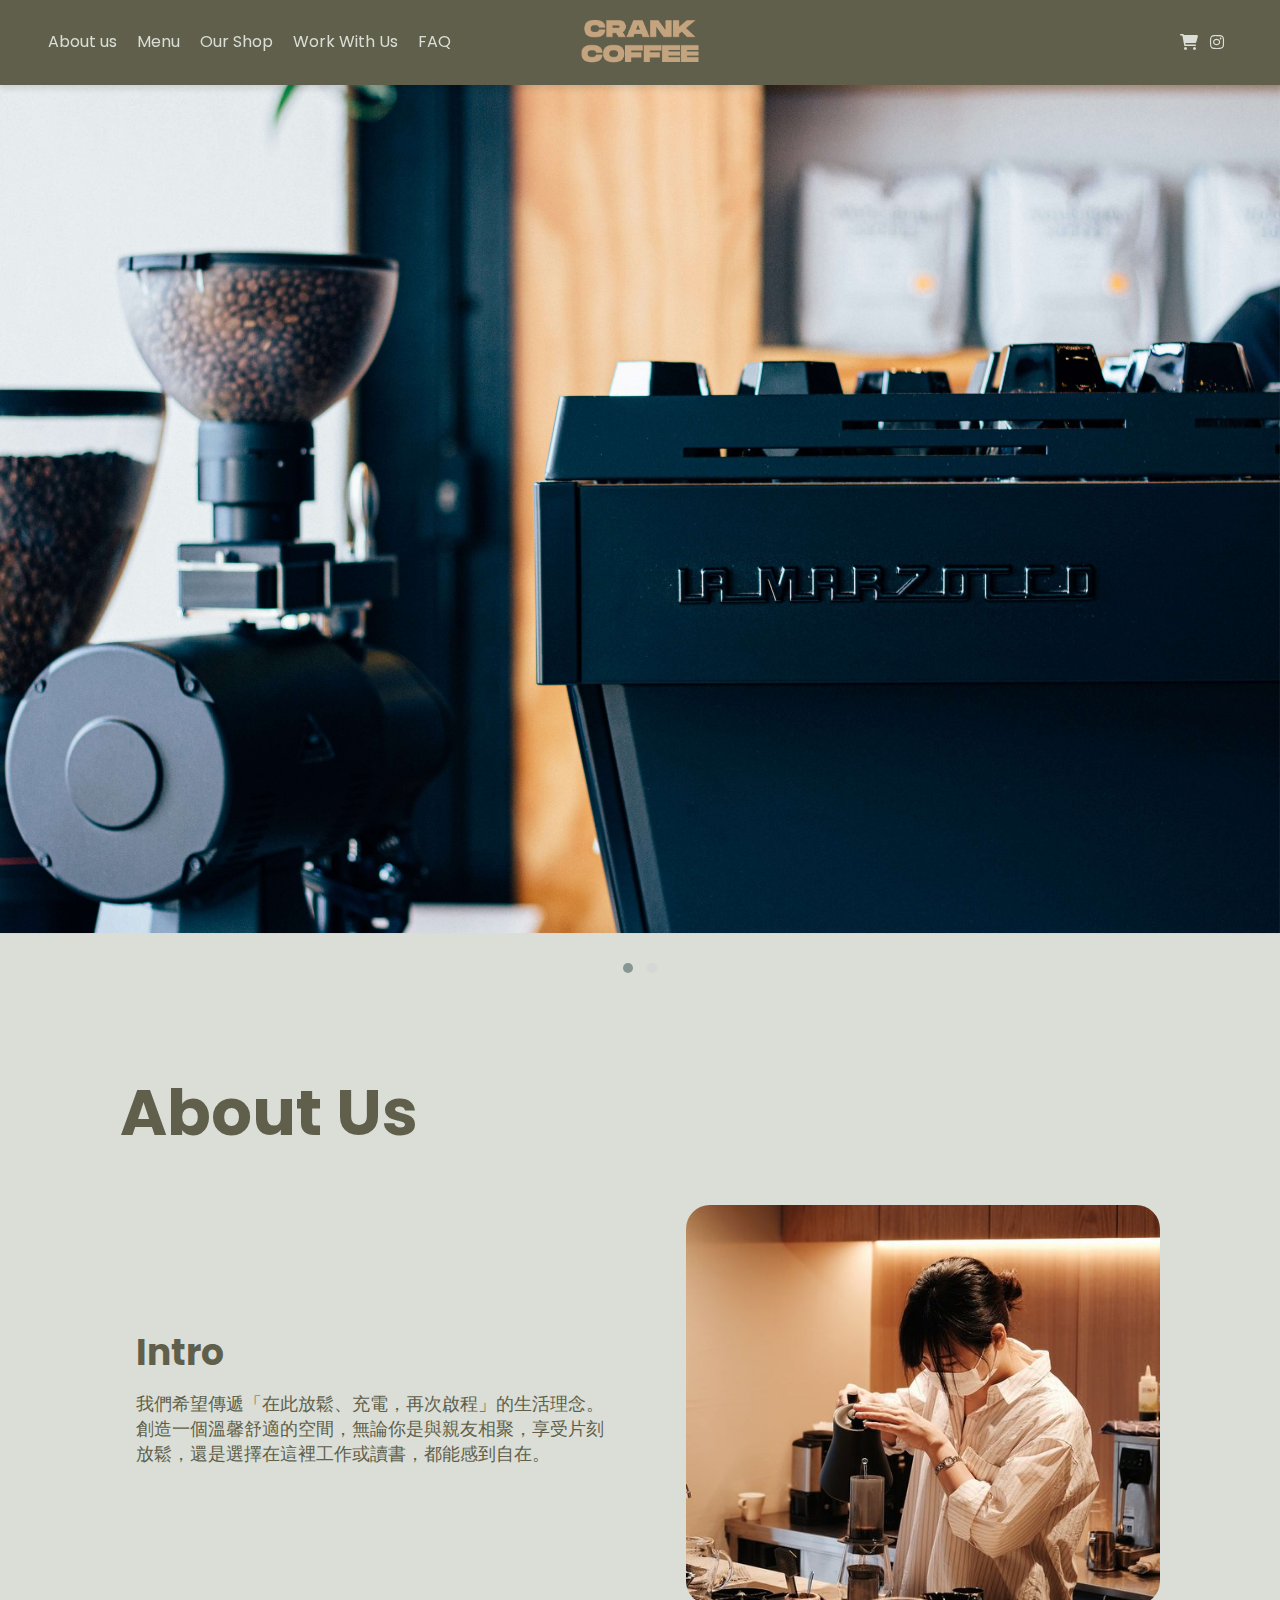
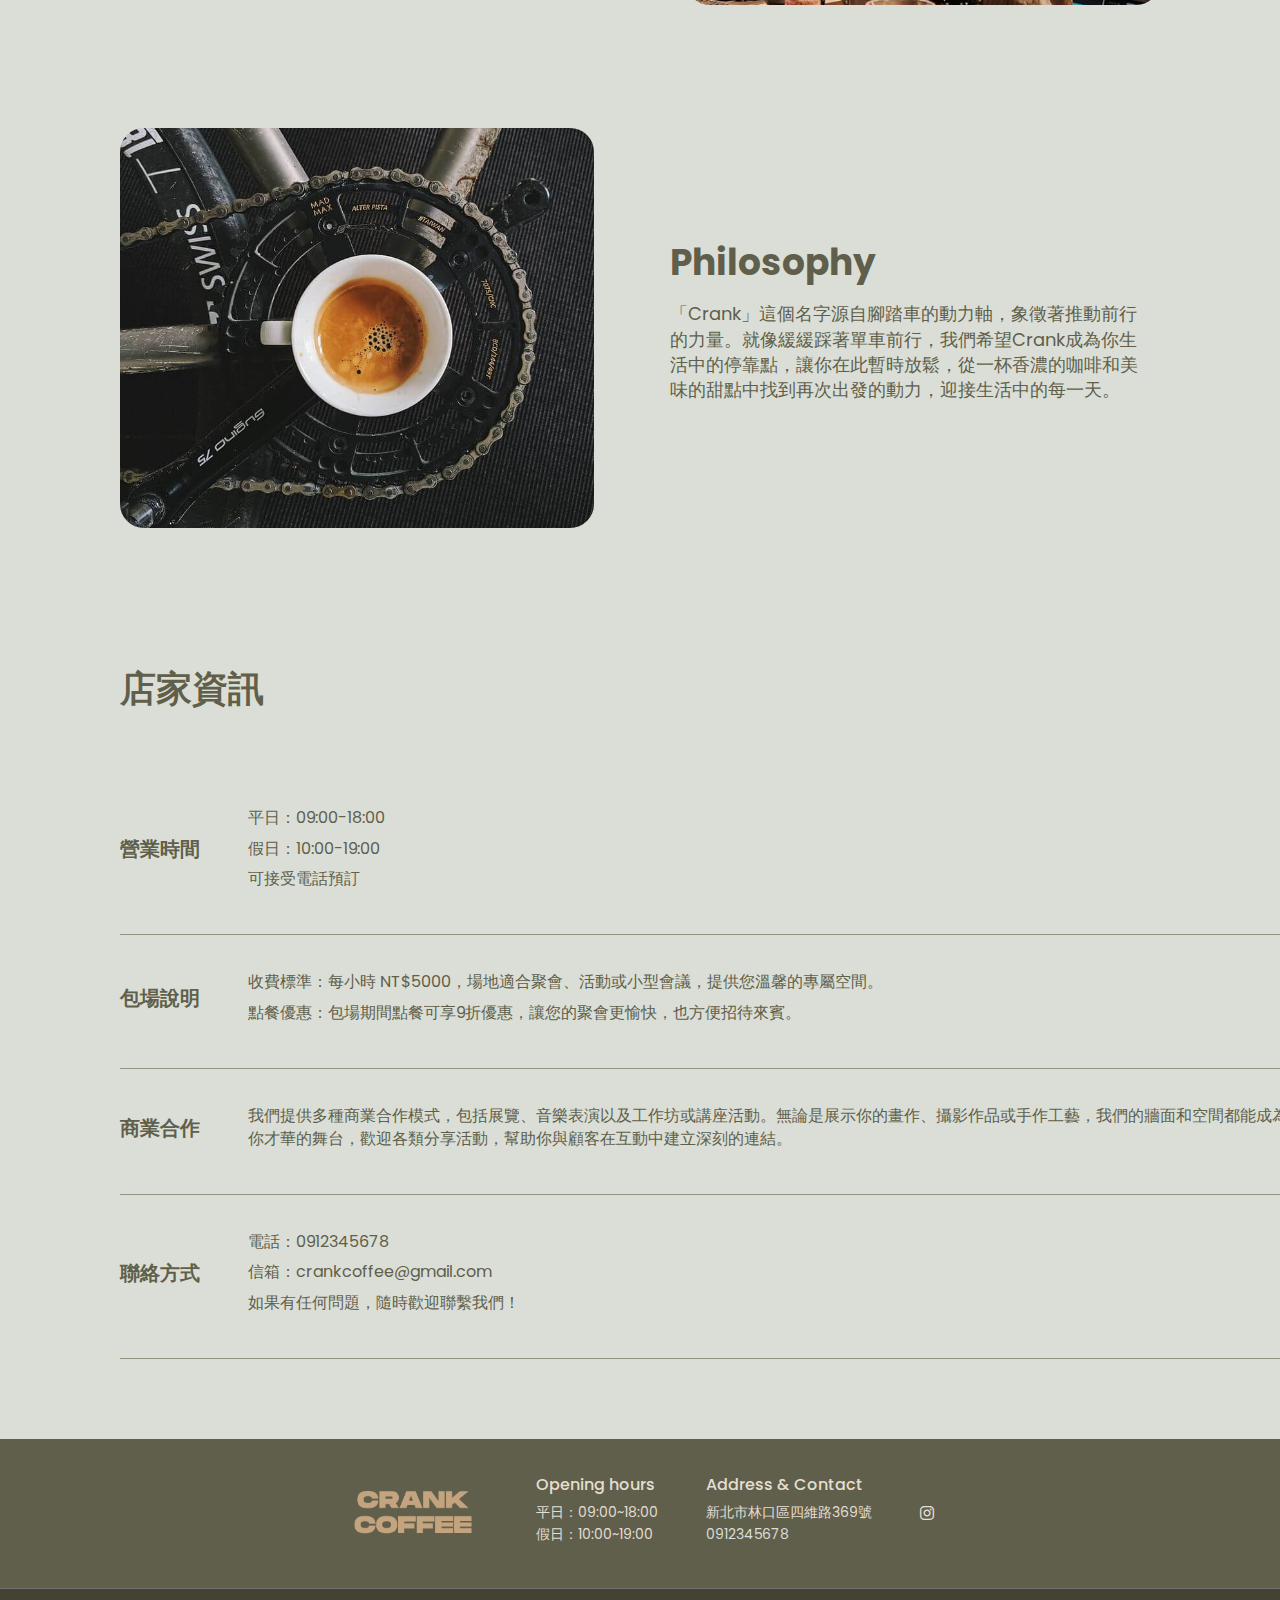
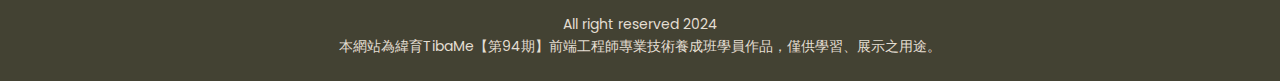
==== commit 5d2a31c2: "latest version" ====
--- a/aboutus.html
+++ b/aboutus.html
@@ -8,10 +8,9 @@
 
     <!-- owl.carousel -->
     <link rel="stylesheet" href="https://cdnjs.cloudflare.com/ajax/libs/OwlCarousel2/2.3.4/assets/owl.carousel.min.css">
-    </link>
+    <link rel="stylesheet" href="https://cdnjs.cloudflare.com/ajax/libs/animate.css/4.1.1/animate.min.css">
     <link rel="stylesheet" href="https://cdnjs.cloudflare.com/ajax/libs/OwlCarousel2/2.3.4/assets/owl.theme.default.min.css">
-    </link>
-    <script src="https://code.jquery.com/jquery-3.5.1.js"></script>
+    <script src="https://code.jquery.com/jquery-3.6.0.min.js"></script>
     <script src="https://cdnjs.cloudflare.com/ajax/libs/OwlCarousel2/2.3.4/owl.carousel.min.js"></script>
 
 
@@ -79,9 +78,9 @@
             <div class="item">
               <img src="img/hero-img1.jpg" alt="">
             </div>
-            <div class="item">
+            <!-- <div class="item">
               <img src="img/hero-img3.png" alt="">
-            </div>
+            </div> -->
         </div>
         
         <!------------ Img + Text (Store intro) ---------->
@@ -148,7 +147,7 @@
             <div class="section">
                 <h1 class="section-title">聯絡方式</h1>
                 <div class="text">
-                <p>電話：0912345678</p>
+                <p class="phone">電話：0912345678</p>
                 <p>信箱：crankcoffee@gmail.com</p>
                 <p>如果有任何問題，隨時歡迎聯繫我們！</p>
                 </div>
@@ -171,7 +170,7 @@
                     <div class="address-block">
                     <h2>Address & Contact</h2>
                     <p>新北市林口區四維路369號</p>
-                    <p>0912345678</p>
+                    <p class="phone">0912345678</p>
                     </div>
                     <a href="https://www.instagram.com/" class="icons" target="_blank" rel="noopener noreferrer">
                         <i class="fa-brands fa-instagram"></i>
@@ -190,5 +189,23 @@
     </div>
 
     <script src="js/aboutus.js"></script>
+
+    <script>
+        $(document).ready(function(){
+          $('.owl-carousel').owlCarousel({
+            items: 1,
+            loop: true,
+            autoplay: true,
+            autoplayTimeout: 3000,
+            autoplayHoverPause: true,
+            nav: true,
+            dots: true,
+            animateOut: 'animate__fadeOut',   // 使用淡出效果
+            animateIn: 'animate__fadeIn',     // 使用淡入效果
+            smartSpeed: 2000,
+        
+          });
+        });
+    </script>
 </body>
 </html>--- a/css/aboutus.css
+++ b/css/aboutus.css
@@ -1,7 +1,4 @@
 @import url(reset.css);
-
-/* carousel還沒做！！！！！！！ */
-/* h1 h2寫顛倒 */
 
 body{
     margin: 0 auto;
@@ -36,12 +33,20 @@
 
 }
 
-.header a{
+.header-left a{
     color: #daded6; 
     font-size: 16px; 
     transition: color 0.3s ease;
     text-decoration: none;
     margin-right: 16px;
+
+}
+
+.header-right a{
+    color: #daded6; 
+    font-size: 16px; 
+    transition: color 0.3s ease;
+    text-decoration: none;
 
 }
 
@@ -113,9 +118,10 @@
 
 /* ------------ Carousel ---------- */
 
-.owl-theme{
-    margin-bottom: 80px;
-}
+.owl-carousel{
+    margin-top: 80px;
+}
+
 .owl-theme .item {
     
     object-fit: cover;
@@ -314,6 +320,11 @@
     font-size: 14px;
 }
 
+.phone{
+    text-decoration: none;
+    color: #daded6;
+}
+
 .right-section{
     display: flex;
     justify-content: space-between;
--- a/css/rwd-aboutus.css
+++ b/css/rwd-aboutus.css
@@ -1,11 +1,11 @@
 /* 當頁面寬度小於 1000px 時 */
 @media (max-width: 1120px) {
     .header-left{
-        display: none; /* 隱藏原本的水平選單 */
+        display: none; 
     }
     
     .hamburger-menu {
-        display: block; /* 顯示漢堡選單按鈕 */
+        display: block;
         transition: transform 0.3s ease;
         font-size: 18px;
     }
@@ -16,8 +16,8 @@
     }
     
     .mobile-nav.open {
-        display: flex; /* 顯示垂直選單 */
-        transform: translateX(0); /* 垂直選單滑出效果 */
+        display: flex; 
+        transform: translateX(0);
     }
     
     .mobile-nav a {
@@ -55,26 +55,26 @@
 /* 平板 (max-width: 820px) */
 @media (max-width: 820px) {
 
-    .owl-theme .item {
+    /* .owl-theme .item {
         height: 400px;
        
-    }
+    } */
     .page-title {
-        font-size: 48px; /* 縮小標題字體 */
+        font-size: 48px; 
         margin-top: 48px;
-        margin-left: 48px; /* 減少左側間距 */
+        margin-left: 48px; 
     }
 
     /* About Us (Section 1 和 Section 2) */
     .section1,
     .section2 {
-        flex-direction: row; /* 改為垂直排列 */
-        padding: 48px; /* 減少內間距 */
-        gap: 24px; /* 縮小圖片和文字之間的距離 */
+        flex-direction: row; 
+        padding: 48px; 
+        gap: 24px; 
     }
 
     .text-content h1 {
-        font-size: 28px; /* 縮小文字標題 */
+        font-size: 28px; 
         margin-bottom: 16px;
     }
     .text-content{
@@ -138,6 +138,13 @@
 }
 
 @media (max-width: 430px) {
+
+    .header{
+
+        padding: 4px 16px;
+    }
+
+
     .page-title {
         font-size: 36px; 
         margin-top: 24px;
@@ -148,8 +155,8 @@
     .section1,
     .section2 {
         flex-direction: row; 
-        padding: 20px 16px; 
-        gap: 16px; 
+        padding: 24px 16px; 
+        gap: 12px; 
     }
 
     .text-content h1 {
@@ -157,13 +164,14 @@
     }
 
     .text-content p {
-        font-size: 14px; 
+        font-size: 12px; 
         line-height: 1.4;
     }
 
     .image-content img {
         height: auto; 
         border-radius: 16px; 
+        max-height: 200px;
     }
 
     .section2 img {
